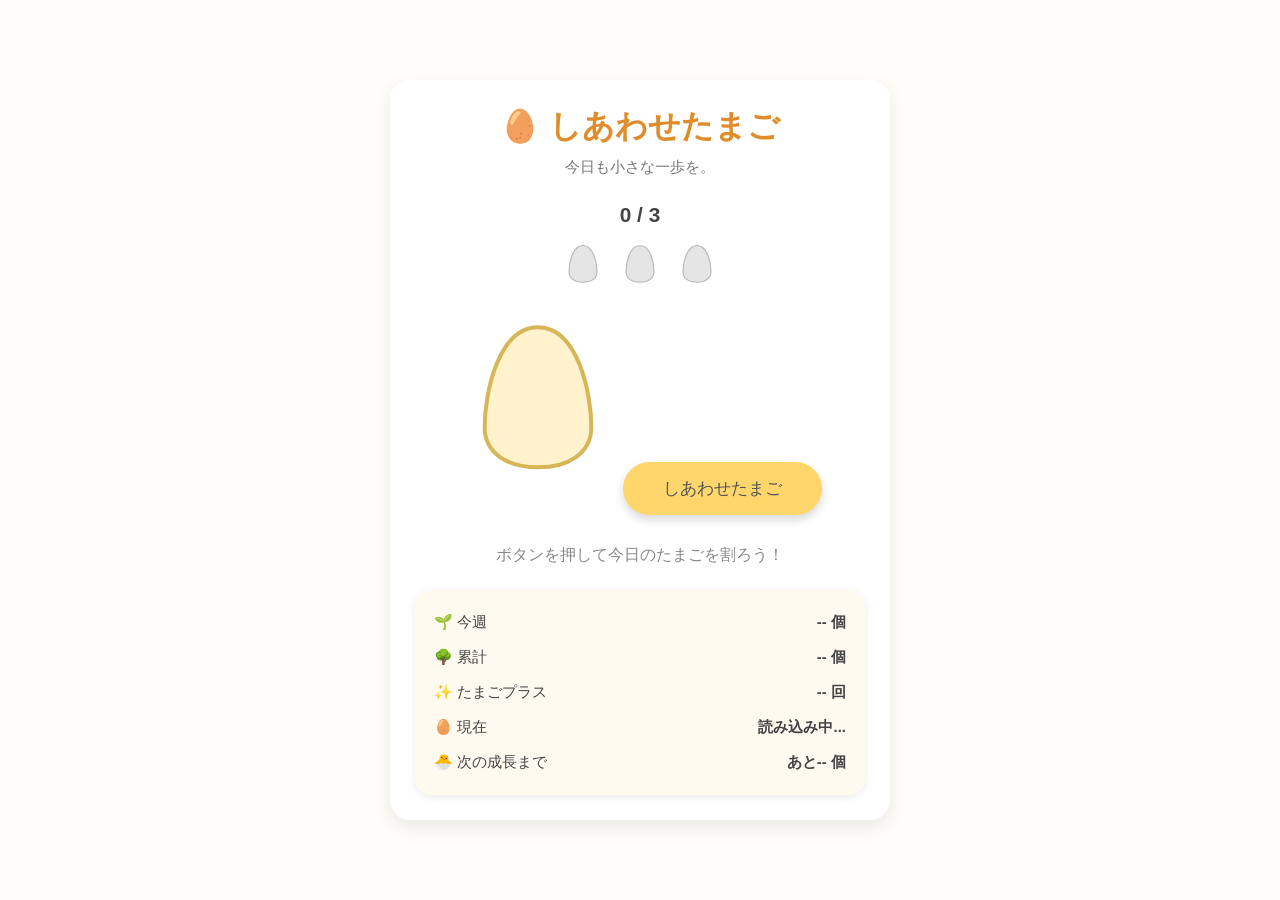
==== index.html @ ba691966 "Add files via upload" ====
<!-- 
================================================================
【HappyEgg】
■ 概要：
  ・Googleドライブのスプレッドシートからランダムでタスクを表示、1日3回
  ・結果を記録する

■ 構成：
  /index.html          ：HTMLファイル
  /style.css           ：CSSファイル（デザイン）
  /script.js           ：JSファイル（スクリプトファイル）
  /img/Sample.svg      ：画像フォルダ※SVGファイル

 [OneDrive]

   HappyEgg
   │
   ├ index.html
   ├ style.css
   ├ script.js
   │
   └ img
      ├ egg.svg
      ├ egg_gray.svg
      └ egg_open.svg

 [Google Drive]

   HappyEggDataSheet
   │
   ├ List
   ├ Logs
   │
   └ Apps Script
         |
         └ Code.gs https://script.google.com/macros/s/AKfycbwv7t2m-gQ046f_m0b4cZ4ISkhQH-YfJ7mqoy6M9Zd4y8h-Dx2hbHV_CjpHcZyUcffa/exec

         
■ID
  id                  用途
  todayCount          今日の回数（0～3）
  meterEgg1～3        下部の3つのたまごメーター
  mainEgg             真ん中の大きなたまご（開閉アニメーション用）
  drawButton          抽選ボタン
  taskArea            タスク表示エリア
  taskCategory        カテゴリ表示
  taskText            タスク表示
  comment             コメント入力
  completeButton      完了
  bonusButton         上振れ完了
  message             メッセージ表示
  
  
■メモ

＊テスト時の当日LocalStorageリセット
  Consoleから
  localStorage.clear() ※大文字小文字大事（Sのみ大文字）
  
＊Googleスプレッドシート
  https://docs.google.com/spreadsheets/d/1QTNL2SHIvgID8GYWY6OK3TZ6Hyjua5BkG8wNMmR7ns4/edit?pli=1&gid=2115138908#gid=2115138908
  
================================================================
-->
<!DOCTYPE html>
<html lang="ja">

<head>

    <meta charset="UTF-8">
    <meta name="viewport" content="width=device-width, initial-scale=1.0">

    <title>しあわせたまご</title>

    <link rel="stylesheet" href="style.css">

</head>

<body>

    <div class="container">

        <!-- =========================
             タイトル
        ========================== -->

        <header>

            <h1>🥚 しあわせたまご</h1>

            <p class="subTitle">
                今日も小さな一歩を。
            </p>

        </header>



        <!-- =========================
             今日の達成度
        ========================== -->

        <section class="statusArea">

            <div class="countText">

                <span id="todayCount">0</span> / 3

            </div>

            <div class="eggMeter">

                <img id="meterEgg1"
                     src="img/egg_gray.svg"
                     alt="egg">

                <img id="meterEgg2"
                     src="img/egg_gray.svg"
                     alt="egg">

                <img id="meterEgg3"
                     src="img/egg_gray.svg"
                     alt="egg">

            </div>

        </section>


        <!-- =========================
             抽選エリア
        ========================== -->

        <section class="drawArea">

            <img id="mainEgg"
                 class="mainEgg"
                 src="img/egg.svg"
                 alt="egg">

            <button
                id="drawButton"
                class="drawButton">

                しあわせたまご

            </button>

        </section>



        <!-- =========================
             タスク表示
        ========================== -->

        <section
            id="taskArea"
            class="taskArea hidden">

            <div class="categoryLabel">

                カテゴリ

            </div>

            <div
                id="taskCategory"
                class="taskCategory">

                -

            </div>

            <div class="taskLabel">

                今日のタスク

            </div>

            <div
                id="taskText"
                class="taskText">

                -

            </div>

        </section>



        <!-- =========================
             コメント
        ========================== -->

        <section
            id="commentArea"
            class="commentArea hidden">

            <label for="comment">

                コメント

            </label>

            <textarea
                id="comment"
                maxlength="100"
                placeholder="一言コメント（任意）"></textarea>

            <div class="chipArea">

                <button class="chip">
                    がんばった！
                </button>

                <button class="chip">
                    気分転換できた
                </button>

                <button class="chip">
                    意外とできた
                </button>

                <button class="chip">
                    少し前進
                </button>

            </div>

        </section>



        <!-- =========================
             完了ボタン
        ========================== -->

        <section
            id="completeArea"
            class="completeArea hidden">

            <button
                id="completeButton"
                class="completeButton">

                完了

            </button>

            <button
                id="bonusButton"
                class="bonusButton">

                上振れ完了✨

            </button>

        </section>



        <!-- =========================
             メッセージ
        ========================== -->

        <section
            id="messageArea"
            class="messageArea">

            <span id="message">

                ボタンを押して今日のたまごを割ろう！

            </span>

        </section>



        <!-- =========================
             成長ステータス
        ========================== -->

        <section
            id="growthArea"
            class="growthArea">

            <div class="growthItem">

                🌱 今週

                <span id="weekEgg">
                    -- 個
                </span>

            </div>


            <div class="growthItem">

                🌳 累計

                <span id="totalEgg">
                    -- 個
                </span>

            </div>


            <div class="growthItem">

                ✨ たまごプラス

                <span id="bonusCount">
                    -- 回
                </span>

            </div>


            <div class="growthItem">

                🥚 現在

                <span id="eggLevel">
                    読み込み中...
                </span>

            </div>


            <div class="growthItem">

                🐣 次の成長まで

                <span id="nextLevel">
                    あと-- 個
                </span>

            </div>

        </section>
        

    </div>



    <script src="script.js"></script>

</body>

</html>
---- style.css ----
/*
    スマホ・PC両対応
    パステルカラー
    カード風
    ボタンはぷっくり
    後で「たまごが揺れる」「割れる」アニメーションを追加しやすい構成

*/

/* ===================================
   共通
=================================== */

* {
    margin: 0;
    padding: 0;
    box-sizing: border-box;
}

body {

    font-family:
        "Yu Gothic UI",
        "Hiragino Sans",
        sans-serif;

    background: #FFFDF8;

    color: #444;

    min-height: 100vh;

    display: flex;

    justify-content: center;

    align-items: center;

    padding: 20px;

}


/* ===================================
   メインカード
=================================== */

.container {

    width: 100%;

    max-width: 500px;

    background: white;

    border-radius: 20px;

    padding: 25px;

    box-shadow:
        0 8px 20px rgba(0,0,0,.08);

}


/* ===================================
   タイトル
=================================== */

header{

    text-align:center;

    margin-bottom:25px;

}

header h1{

    font-size:2rem;

    color:#E08C2B;

}

.subTitle{

    margin-top:8px;

    color:#777;

    font-size:.95rem;

}


/* ===================================
   今日の回数
=================================== */

.statusArea{

    margin-bottom:30px;

}

.countText{

    text-align:center;

    font-size:1.3rem;

    font-weight:bold;

    margin-bottom:15px;

}

.eggMeter{

    display:flex;

    justify-content:center;

    gap:15px;

}

.eggMeter img{

    width:42px;

    height:42px;

    transition:.4s;

}


/* ===================================
   抽選エリア
=================================== */

.drawArea{

    text-align:center;

    margin-bottom:30px;

}

.mainEgg{

    width:160px;

    height:160px;

    margin-bottom:20px;

    transition:.3s;

}


/* 揺れ追加用 */

.mainEgg.shake{

    animation:shake .45s;

}


/* 割れた状態 */

.mainEgg.open{

    transform:scale(1.05);

}


/* ===================================
   抽選ボタン
=================================== */

.drawButton{

    background:#FFD66B;

    color:#555;

    border:none;

    border-radius:50px;

    padding:15px 40px;

    font-size:1.05rem;

    cursor:pointer;

    transition:.2s;

    box-shadow:
        0 5px 10px rgba(0,0,0,.15);

}

.drawButton:hover{

    transform:translateY(-2px);

}

.drawButton:active{

    transform:scale(.96);

}


/* ===================================
   タスクカード
=================================== */

.taskArea{

    background:#FFF9E9;

    border-radius:15px;

    padding:20px;

    margin-bottom:20px;

    animation:fade .5s;

}

.categoryLabel,
.taskLabel{

    color:#999;

    font-size:.85rem;

}

.taskCategory{

    font-size:1.15rem;

    font-weight:bold;

    color:#DD8D00;

    margin-bottom:15px;

}

.taskText{

    font-size:1.3rem;

    line-height:1.6;

}


/* ===================================
   コメント
=================================== */

.commentArea{

    margin-bottom:20px;

}

.commentArea label{

    display:block;

    margin-bottom:8px;

}

textarea{

    width:100%;

    height:90px;

    border-radius:10px;

    border:1px solid #DDD;

    padding:10px;

    resize:none;

    font-size:1rem;

}


/* ===================================
   コメントチップ
=================================== */

.chipArea{

    display:flex;

    flex-wrap:wrap;

    gap:8px;

    margin-top:10px;

}

.chip{

    border:none;

    background:#EEF5FF;

    color:#336;

    padding:7px 12px;

    border-radius:30px;

    cursor:pointer;

    transition:.2s;

}

.chip:hover{

    background:#DCEBFF;

}


/* ===================================
   完了ボタン
=================================== */

.completeArea{

    display:flex;

    gap:15px;

    margin-bottom:20px;

}

.completeButton,
.bonusButton{

    flex:1;

    border:none;

    border-radius:12px;

    padding:14px;

    font-size:1rem;

    cursor:pointer;

    transition:.2s;

}

.completeButton{

    background:#71D18B;

    color:white;

}

.bonusButton{

    background:#FFB55C;

    color:white;

}

.completeButton:hover,
.bonusButton:hover{

    transform:translateY(-2px);

}


/* ===================================
   メッセージ
=================================== */

.messageArea{

    text-align:center;

    color:#888;

    min-height:25px;

}


/* ===================================
   非表示
=================================== */

.hidden{

    display:none;

}


/* ===================================
   アニメーション
=================================== */

@keyframes fade{

    from{

        opacity:0;

        transform:translateY(10px);

    }

    to{

        opacity:1;

        transform:translateY(0);

    }

}

@keyframes shake{

    0%{

        transform:rotate(0deg);

    }

    20%{

        transform:rotate(-10deg);

    }

    40%{

        transform:rotate(10deg);

    }

    60%{

        transform:rotate(-8deg);

    }

    80%{

        transform:rotate(8deg);

    }

    100%{

        transform:rotate(0deg);

    }

}


/* ===================================
   スマホ
=================================== */

@media(max-width:500px){

    .container{

        padding:18px;

    }

    .mainEgg{

        width:130px;

        height:130px;

    }

    .completeArea{

        flex-direction:column;

    }

}

/* ===================================
   成長ステータス
=================================== */

.growthArea{

    margin-top:20px;
    padding:15px;

    background:#fffaf0;

    border-radius:16px;

    box-shadow:
        0 2px 8px rgba(0,0,0,0.08);

}


.growthItem{

    display:flex;

    justify-content:space-between;

    align-items:center;

    padding:8px 4px;

    font-size:15px;

}


.growthItem span{

    font-weight:bold;

}
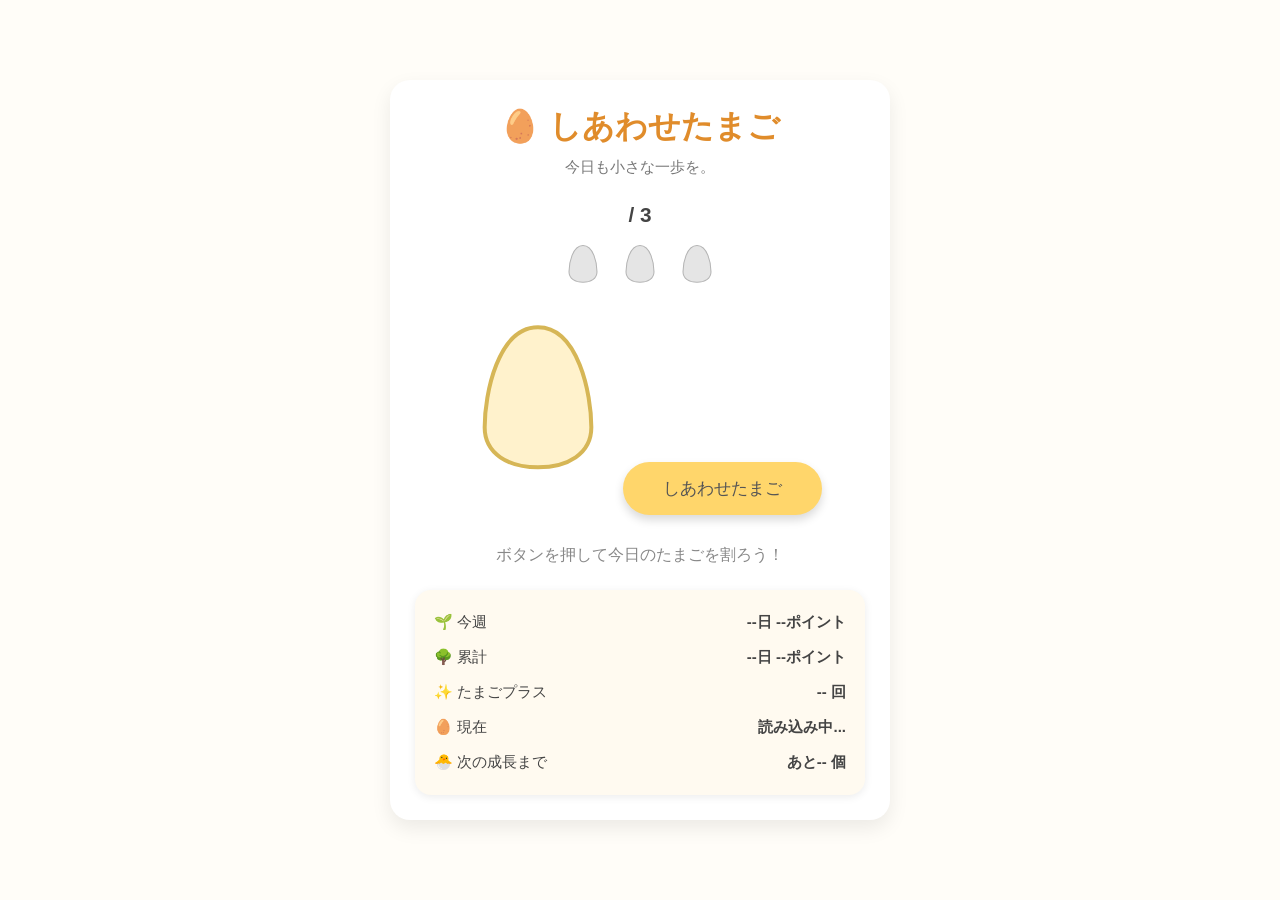
==== commit e622c89c: "Add files via upload" ====
--- a/index.html
+++ b/index.html
@@ -74,6 +74,13 @@
 
     <link rel="stylesheet" href="style.css">
 
+    <link rel="apple-touch-icon"
+          href="img/apple-touch-icon.png">
+
+    <link rel="icon"
+          type="image/png"
+          href="img/apple-touch-icon.png">
+
 </head>
 
 <body>
@@ -292,7 +299,7 @@
                 🌱 今週
 
                 <span id="weekEgg">
-                    -- 個
+                    --日 --ポイント
                 </span>
 
             </div>
@@ -303,7 +310,7 @@
                 🌳 累計
 
                 <span id="totalEgg">
-                    -- 個
+                    --日 --ポイント
                 </span>
 
             </div>
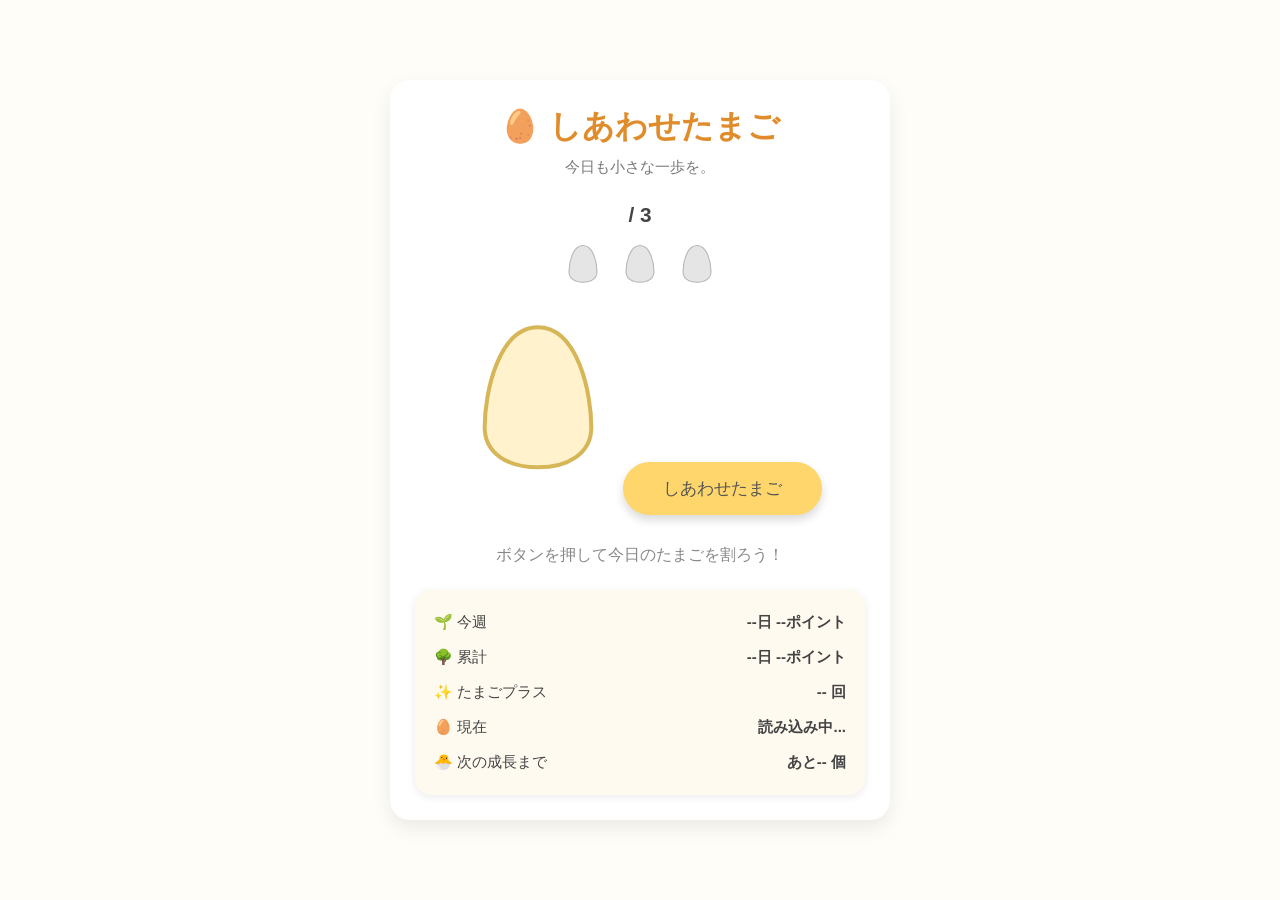
==== commit e940e647: "Add files via upload" ====
--- a/index.html
+++ b/index.html
@@ -111,7 +111,7 @@
 
             <div class="countText">
 
-                <span id="todayCount">0</span> / 3
+                <span id="todayCount">読み込み中...</span> / 3
 
             </div>
 
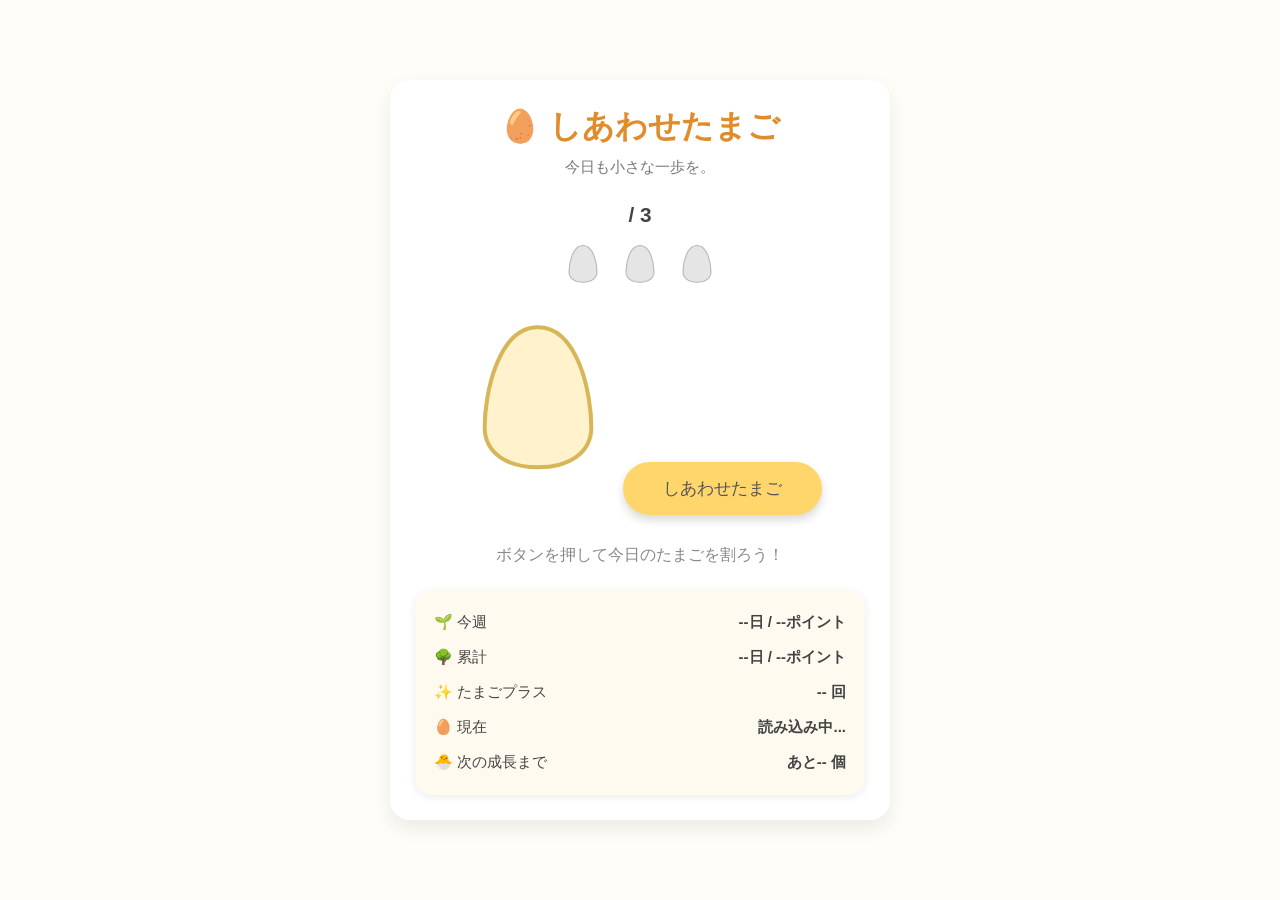
==== commit c84f9b69: "Add files via upload" ====
--- a/index.html
+++ b/index.html
@@ -299,7 +299,7 @@
                 🌱 今週
 
                 <span id="weekEgg">
-                    --日 --ポイント
+                    --日  /  --ポイント
                 </span>
 
             </div>
@@ -310,7 +310,7 @@
                 🌳 累計
 
                 <span id="totalEgg">
-                    --日 --ポイント
+                    --日  /  --ポイント
                 </span>
 
             </div>
